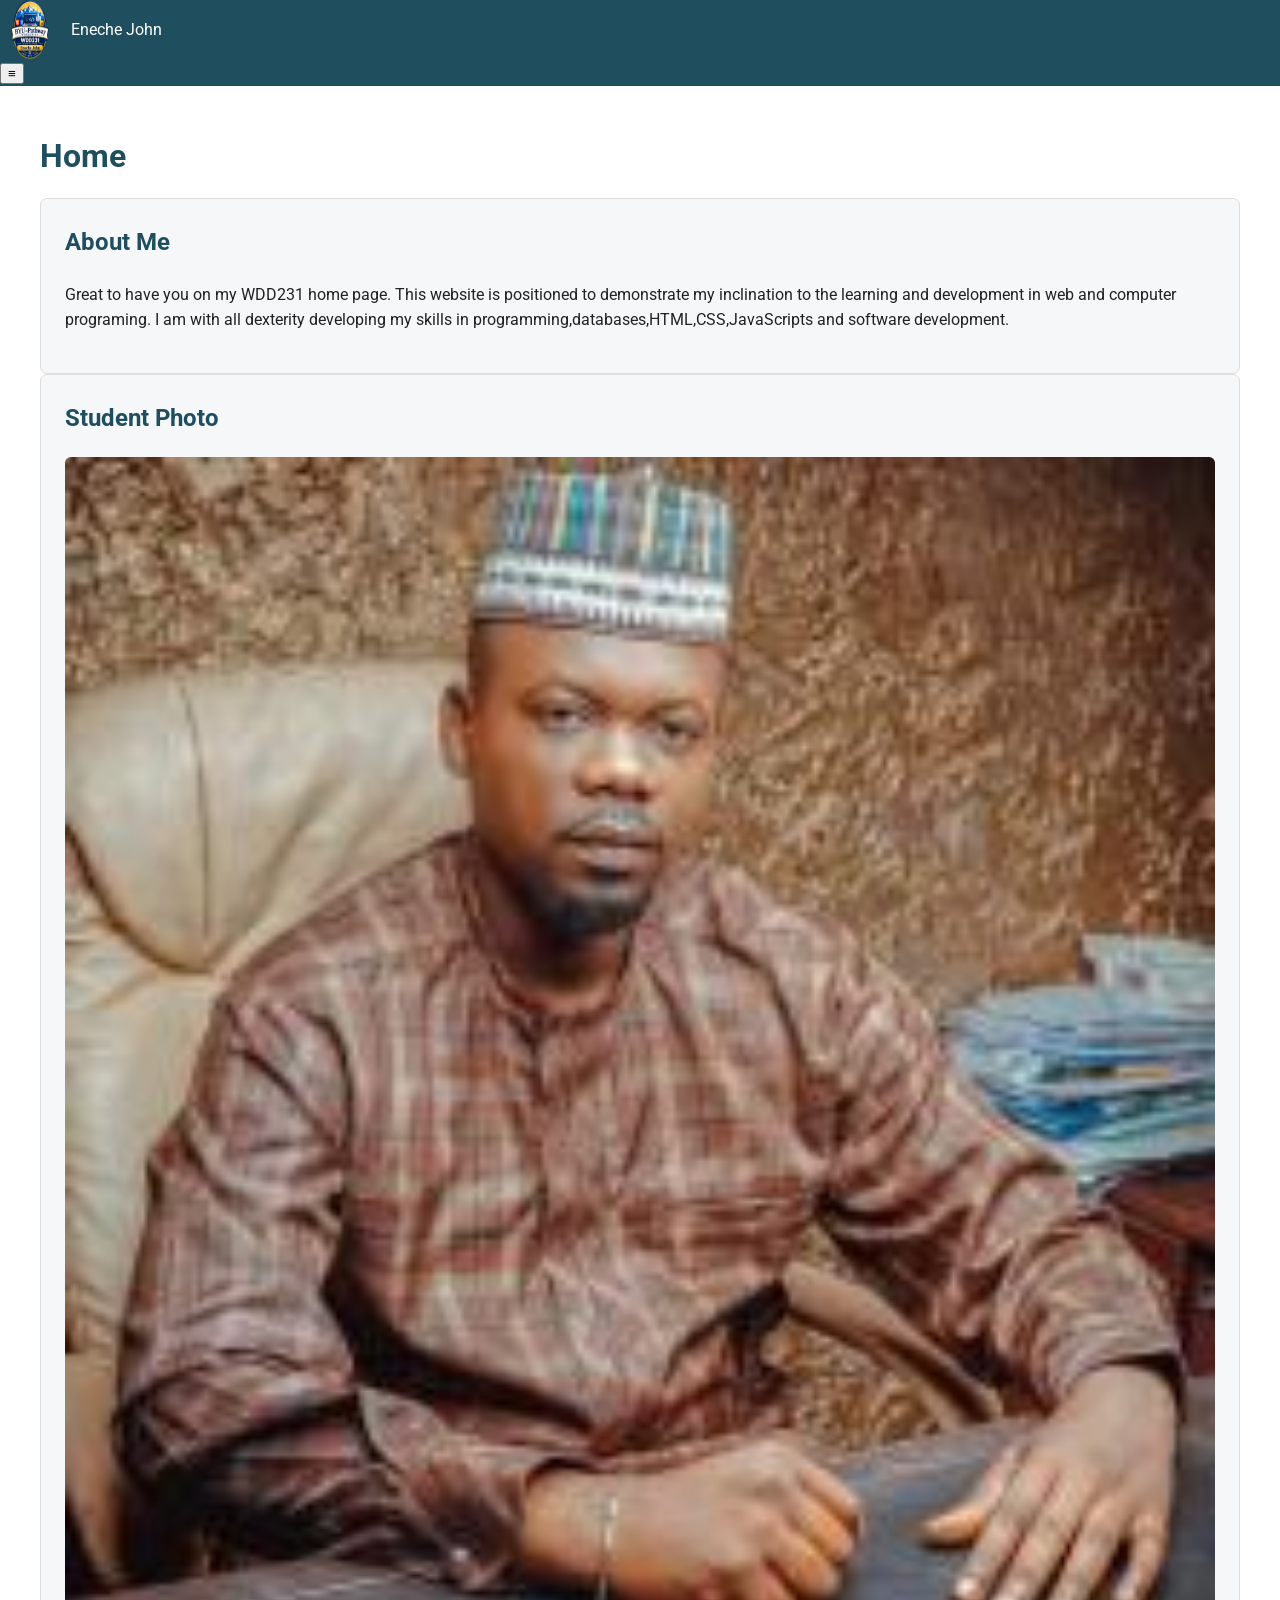
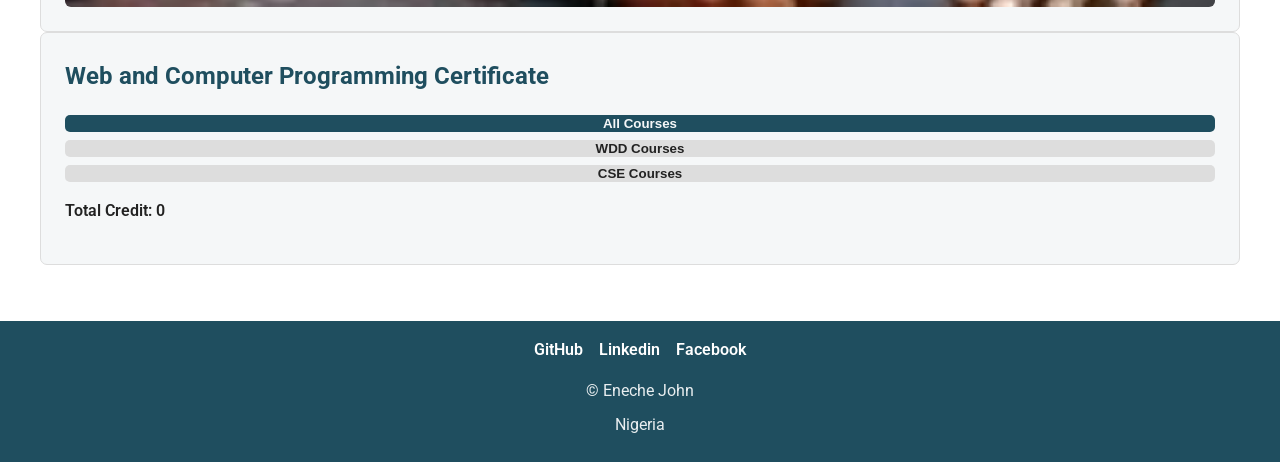
==== index.html @ 0aab8492 "home  page" ====
<!DOCTYPE html>
<html lang="en">
    <head>
        <meta charset="UTF-8">
        <meta name="viewport" content="width=device-width, initial-scale=1.0">
        <meta name="description" content="WDD231 course home page showing web and computer programming courses and projects.">
        <meta name="author" content="Eneche John">
        <title>WDD231 | Home</title>
        <link rel="preconnect" href="https://fonts.gstatic.com" crossorigin>
        <link href="https://fonts.googleapis.com/css2?family=Roboto:wght@400;500;700&display=swap" rel="stylesheet">
        <link rel="stylesheet" href="styles/small.css">
        <link rel="stylesheet" href="styles/larger.css">
        <script src="scripts/navigation.js" defer></script>
        <script src="scripts/date.js" defer></script>
        <script src="scripts/courses.js" defer></script>
    </head>
    <body>
        <header>
            <div class="header-content">
                <div class="profile">
                    <img src="images/logo.png" alt="Site logo" width="60" height="60"><span>Eneche John</span>
                </div>
                <button id="menu-button" aria-label="Open navigation menu" aria-expanded="false" aria-controls="primary-navigation">≡</button>
            </div>
            <nav id="primary-navigation" class="navigation">
                <a href="index.html" class="active">Home</a>
                <a href="#" aria-label="Chamber of Commerce project">Chember</a>
                <a href="#" aria-label="Final project">Final project</a>
            </nav>
        </header>
        <main>
            <h1>Home</h1>
            <div class="home-grid">
                <section class="about">
                    <h2>About Me</h2>
                    <p>
                        Great to have you on my WDD231 home page.
                        This website is positioned to demonstrate my inclination to the learning and development in web and computer programing.
                        I am with all dexterity developing my skills in programming,databases,HTML,CSS,JavaScripts and software development.
                    </p>
                </section>
                <section class="photo">
                    <h2>Student Photo</h2>
                    <img src="images/profile.jpg" alt="Student profile photograph" loading="lazy">
                </section>
                <section class="certificate">
                    <h2>Web and Computer Programming Certificate</h2>
                    <div class="course-buttons">
                        <button id="all-courses" class="filter-button active">All Courses</button>
                        <button id="wdd-courses" class="filter-button">WDD Courses</button>
                        <button id="cse-courses" class="filter-button">CSE Courses</button>
                    </div>
                    <p class="credits">Total Credit: <span id="total-credits">0</span></p>
                    <div id="course-container" class="course-container">
                        <!--the courses are inserted here via JavaScript-->
                    </div>
                </section>
            </div>
        </main>
        <footer>
            <div class="social-links">
                <a href="https://github.com/Eneche-web" target="_blank" rel="noopener noreferer" aria-label="GitHub">GitHub</a>
                <a href="https://www.linkedin.com/in/Eneche-john/" target="_blank" rel="noopener npreferer" aria-label="Linkedin">Linkedin</a>
                <a href="#" target="_blank" rel="noopener noreferer" aria-label="Facebook">Facebook</a>
            </div>
            <div class="copyright">
                <p>
                    &copy;
                    <span id="currentyear"></span> Eneche John
                </p>
                <p>Nigeria</p>
            </div>
            <p id="lastModified"></p>
        </footer>
    </body>
</html>
---- styles/small.css ----
body{
    color: #222;
    border-color: #f5f7f8;
    margin: 0;
    font-family: "Roboto", sans-serif;
    line-height: 1.6;
}

header{
    background-color: #1f4e5f;
    color: white;
}

.header{
    display: flex;
    align-items: center;
    justify-content: space-between;
    padding: 1rem;
}

.profile{
    display: flex;
    align-items: center;
    gap: 0.7rem;
}

.profile img{
    width: 60px;
    height: 60px;
}

.profil span{
    font-size: 1.2rem;
    font-weight: 600;
}

.navigation{
    display: none;
    flex-direction: column;
}

.navigation.open{
    display: flex;
}

.navigation a{
    text-align: center;
    text-decoration: none;
    padding: 1rem;
    color: white;
    font-weight: 500;
}

.navigation a:hover, .navigation a:focus{
    background-color: #0d2d38;
}

.navigation a.active{
    background-color: #163a47;
}

main{
    margin: 0 auto;
    padding: 1rem;
    max-width: 1200px;

}

h1{
    color: #1f4e5f;
    margin-bottom: 1rem;
}

h2{
    color: #1f4e5f;
    margin-top: 0;
}

section{
    background-color: #f5f7f8;
    border: 1px solid #ddd;
    padding: 1rem;
    border-radius: 7px;
}

.home-gird{
    display: grid;
    gap: 1rem;
}

.photo img{
    display: block;
    border-radius: 6px;
    width: 100%;
    height: auto;
}

.course-buttons{
    display: flex;
    flex-direction: column;
    margin-bottom: 1rem;
    gap: 0.5rem;
}

.filter-button{
    background-color: #ddd;
    color: #222;
    padding: 0.5;
    border: none;
    border-radius: 5px;
    cursor: pointer;
    font-weight: 600;
}

.filter-button:hover, .filter-button:focus{
    background-color: #bbb;

}

.filter-button.active{
    background-color: #1f4e5f;
    color: #f5f7f8;
}

.course-container{
    display: grid;
    gap: 0.5;
}

.course-card{
    text-align: center;
    background-color: #e9eef0;
    border-left: 5px solid #777;
    border-radius: 5px;
    padding: 1rem;
}

.course-card p{
    margin: 0.25 0 0;
    font-size: 0.9rem;
}

.credits{
    font-weight: 600;
}

.course-card.completed{
    border-left: #2d6a4f;
    background-color: #d8eadf;
}

footer{
    text-align: center;
    margin-top: 2rem;
    padding: 1rem;
    background-color: #1f4e5f;
    color: #e9eef0;
}

.social-links{
    display: flex;
    justify-content: center;
    gap: 1rem;
    margin-bottom: 1rem;
    flex-wrap: wrap;

}

.social-links a{
    text-decoration: none;
    font-weight: 600;
    color: white;
}

.social-links a:hover, .social-links a:focus{
    text-decoration: underline;
}

footer p{
    margin: 0.5rem;
}

#lastModified{
    font-size: 0.7rem;
}
---- styles/larger.css ----
@media screen and (min-width: 1000px){
    .course-container{
        grid-template-columns: repeat(4, 1fr);
    }

    main{
        padding: 1.5rem;
    }

    section{
        padding: 1.5rem;
    }
}
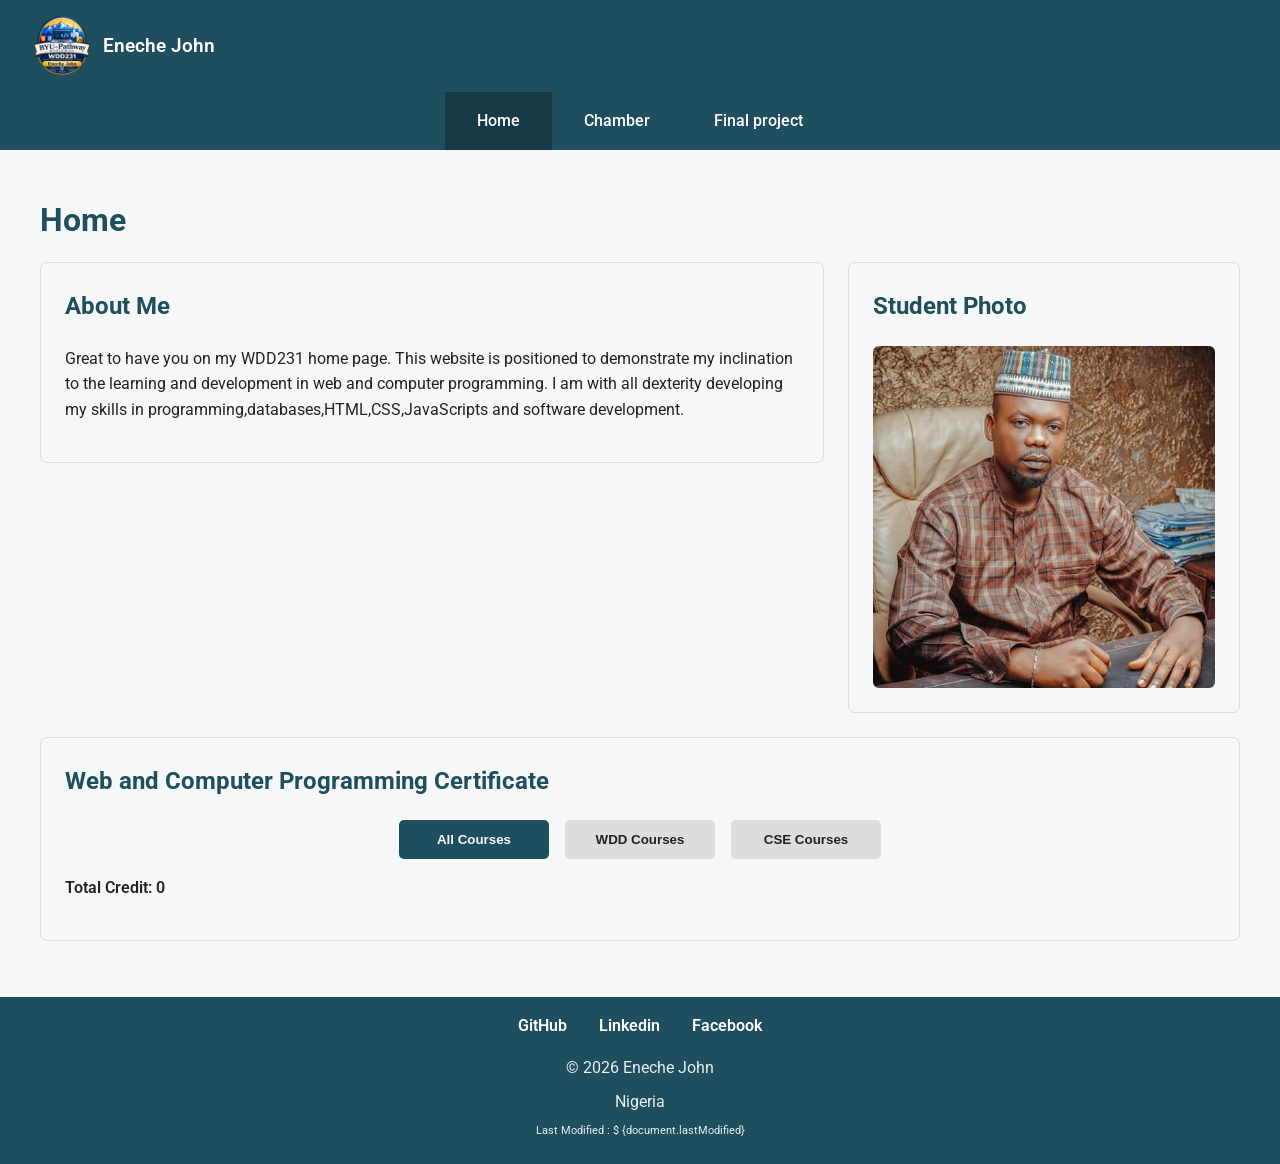
==== commit 7dfb9694: "corrected home page" ====
--- a/index.html
+++ b/index.html
@@ -24,7 +24,7 @@
             </div>
             <nav id="primary-navigation" class="navigation">
                 <a href="index.html" class="active">Home</a>
-                <a href="#" aria-label="Chamber of Commerce project">Chember</a>
+                <a href="chamber/directory.html" aria-label="Chamber of Commerce project">Chamber</a>
                 <a href="#" aria-label="Final project">Final project</a>
             </nav>
         </header>
@@ -35,7 +35,7 @@
                     <h2>About Me</h2>
                     <p>
                         Great to have you on my WDD231 home page.
-                        This website is positioned to demonstrate my inclination to the learning and development in web and computer programing.
+                        This website is positioned to demonstrate my inclination to the learning and development in web and computer programming.
                         I am with all dexterity developing my skills in programming,databases,HTML,CSS,JavaScripts and software development.
                     </p>
                 </section>
@@ -59,8 +59,8 @@
         </main>
         <footer>
             <div class="social-links">
-                <a href="https://github.com/Eneche-web" target="_blank" rel="noopener noreferer" aria-label="GitHub">GitHub</a>
-                <a href="https://www.linkedin.com/in/Eneche-john/" target="_blank" rel="noopener npreferer" aria-label="Linkedin">Linkedin</a>
+                <a href="https://github.com/Eneche-web" target="_blank" rel="noopener noreferrer" aria-label="GitHub">GitHub</a>
+                <a href="https://www.linkedin.com/in/Eneche-john/" target="_blank" rel="noopener noreferrer" aria-label="Linkedin">Linkedin</a>
                 <a href="#" target="_blank" rel="noopener noreferer" aria-label="Facebook">Facebook</a>
             </div>
             <div class="copyright">
--- a/styles/small.css
+++ b/styles/small.css
@@ -1,6 +1,6 @@
 body{
     color: #222;
-    border-color: #f5f7f8;
+    background-color: #f5f7f8;
     margin: 0;
     font-family: "Roboto", sans-serif;
     line-height: 1.6;
@@ -11,7 +11,7 @@
     color: white;
 }
 
-.header{
+.header-content{
     display: flex;
     align-items: center;
     justify-content: space-between;
@@ -27,11 +27,26 @@
 .profile img{
     width: 60px;
     height: 60px;
-}
-
-.profil span{
+    object-fit: cover;
+}
+
+.profile span{
     font-size: 1.2rem;
     font-weight: 600;
+    
+}
+
+#menu-button{
+    border: none;
+    background: none;
+    font-size: 2rem;
+    color: white;
+    padding: 0.25rem 0.5rem;
+    cursor: pointer;
+}
+
+#menu-button:hover, #menu-button:focus{
+    background-color: #163a47;
 }
 
 .navigation{
@@ -83,7 +98,7 @@
     border-radius: 7px;
 }
 
-.home-gird{
+.home-grid{
     display: grid;
     gap: 1rem;
 }
@@ -105,7 +120,7 @@
 .filter-button{
     background-color: #ddd;
     color: #222;
-    padding: 0.5;
+    padding: 0.75rem;
     border: none;
     border-radius: 5px;
     cursor: pointer;
@@ -124,7 +139,7 @@
 
 .course-container{
     display: grid;
-    gap: 0.5;
+    gap: 0.5rem;
 }
 
 .course-card{
@@ -136,7 +151,7 @@
 }
 
 .course-card p{
-    margin: 0.25 0 0;
+    margin: 0.25rem 0 0;
     font-size: 0.9rem;
 }
 
@@ -145,7 +160,7 @@
 }
 
 .course-card.completed{
-    border-left: #2d6a4f;
+    border-left: 5px solid #2d6a4f;
     background-color: #d8eadf;
 }
 
--- a/styles/larger.css
+++ b/styles/larger.css
@@ -1,6 +1,36 @@
 @media screen and (min-width: 1000px){
+
+    .header-content{
+        display: flex;
+        align-items: center;
+        justify-content: space-between;
+        padding: 1rem 2rem;
+    }
+
+    #menu-button{
+        display: none;
+    }
+
+    .navigation{
+        display: flex;
+        flex-direction: row;
+        justify-content: center;
+    }
+
+    .navigation a{
+        padding: 1rem 2rem;
+    }
+
     .course-container{
         grid-template-columns: repeat(4, 1fr);
+        gap: 1rem;
+    }
+
+    .course-card{
+        min-height: 80px;
+        display: flex;
+        flex-direction: column;
+        justify-content: center;
     }
 
     main{
@@ -10,4 +40,31 @@
     section{
         padding: 1.5rem;
     }
+
+    .home-grid{
+        display: grid;
+        grid-template-columns: 2fr 1fr;
+        align-items: start;
+        gap: 1.5rem;
+    }
+
+    .certificate{
+        grid-column: 1/-1;
+    }
+
+    .course-buttons{
+        flex-direction: row;
+        justify-content: center;
+        gap: 1rem;
+    }
+
+    .filter-button{
+        min-width: 150px;
+    }
+
+    .social-links{
+        gap: 2rem;
+    }
+
+
 }
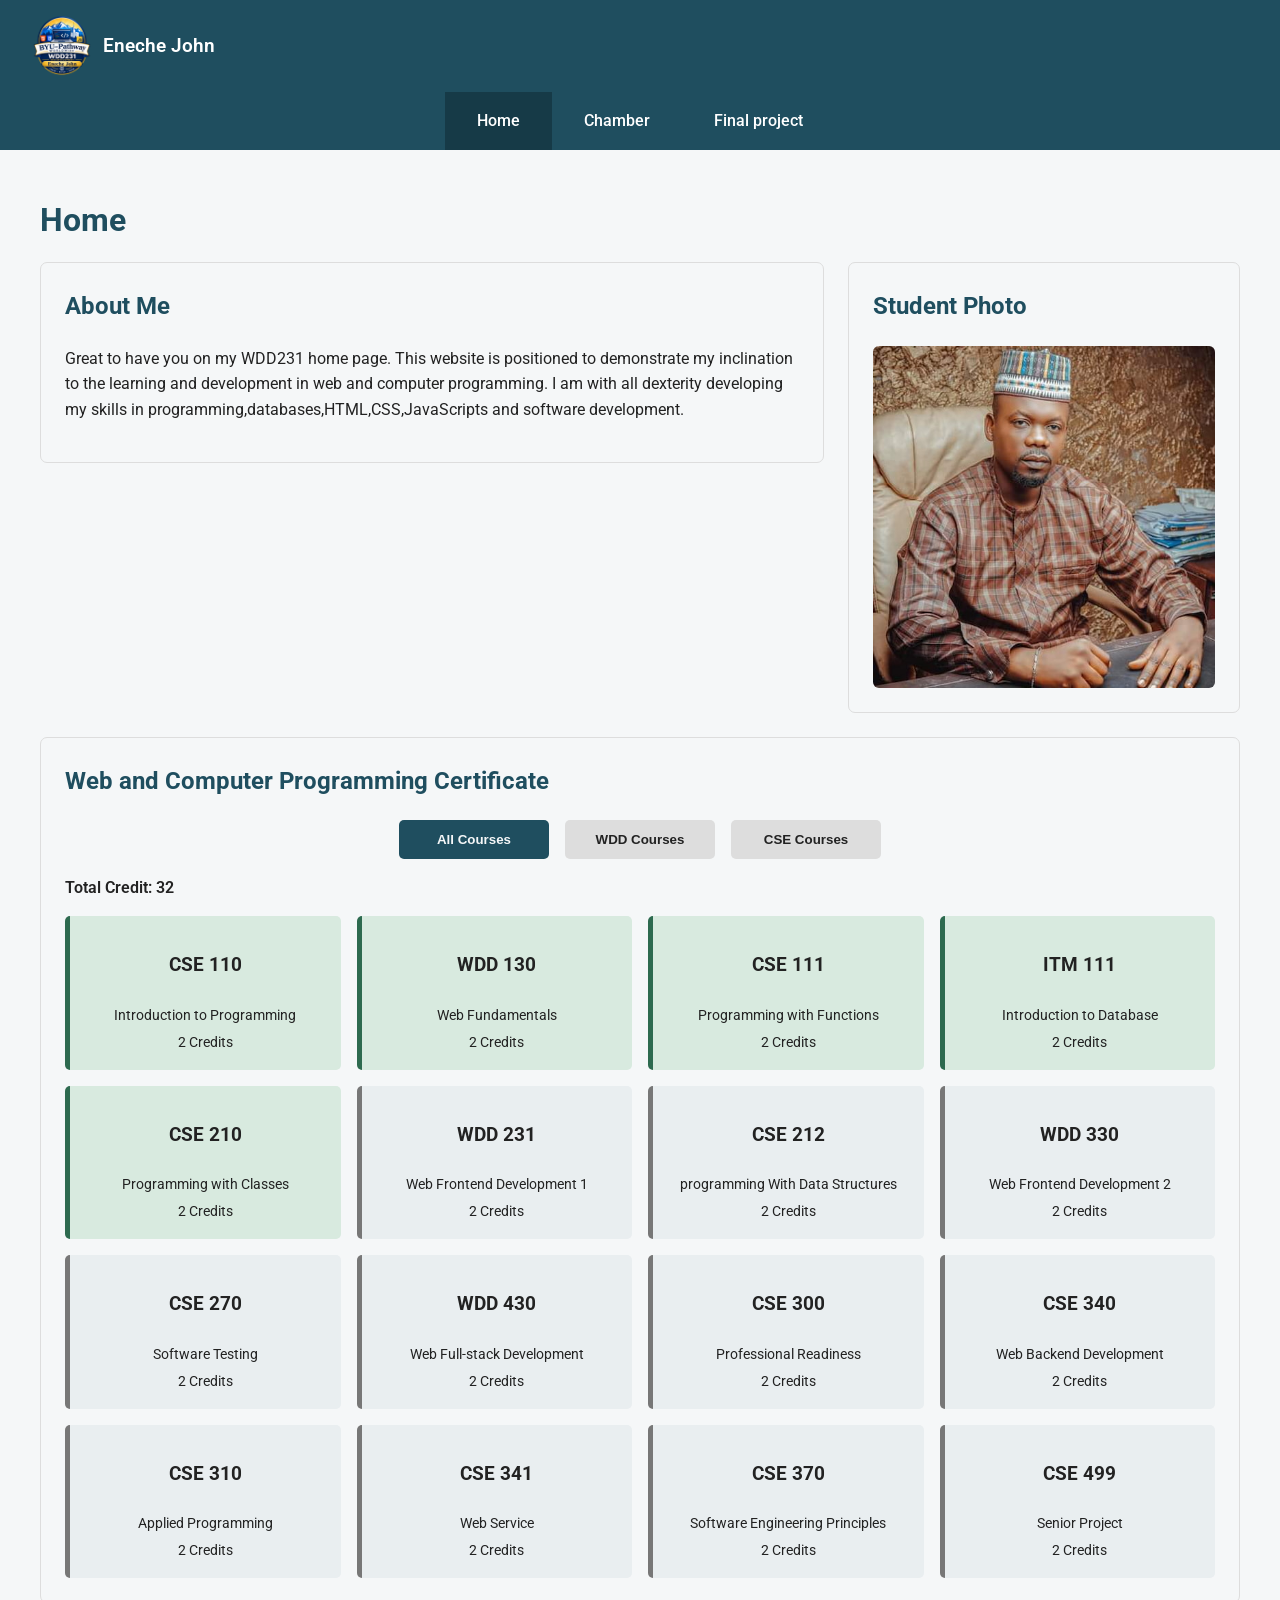
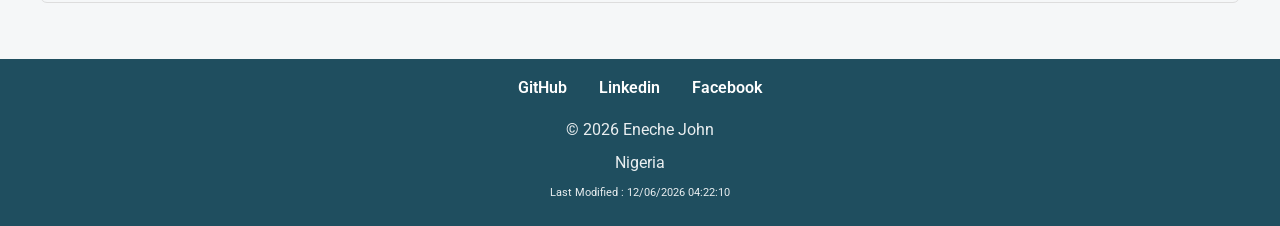
==== commit b5f1b70f: "corrected home page" ====
--- a/index.html
+++ b/index.html
@@ -61,7 +61,7 @@
             <div class="social-links">
                 <a href="https://github.com/Eneche-web" target="_blank" rel="noopener noreferrer" aria-label="GitHub">GitHub</a>
                 <a href="https://www.linkedin.com/in/Eneche-john/" target="_blank" rel="noopener noreferrer" aria-label="Linkedin">Linkedin</a>
-                <a href="#" target="_blank" rel="noopener noreferer" aria-label="Facebook">Facebook</a>
+                <a href="#" target="_blank" rel="noopener noreferrer" aria-label="Facebook">Facebook</a>
             </div>
             <div class="copyright">
                 <p>
